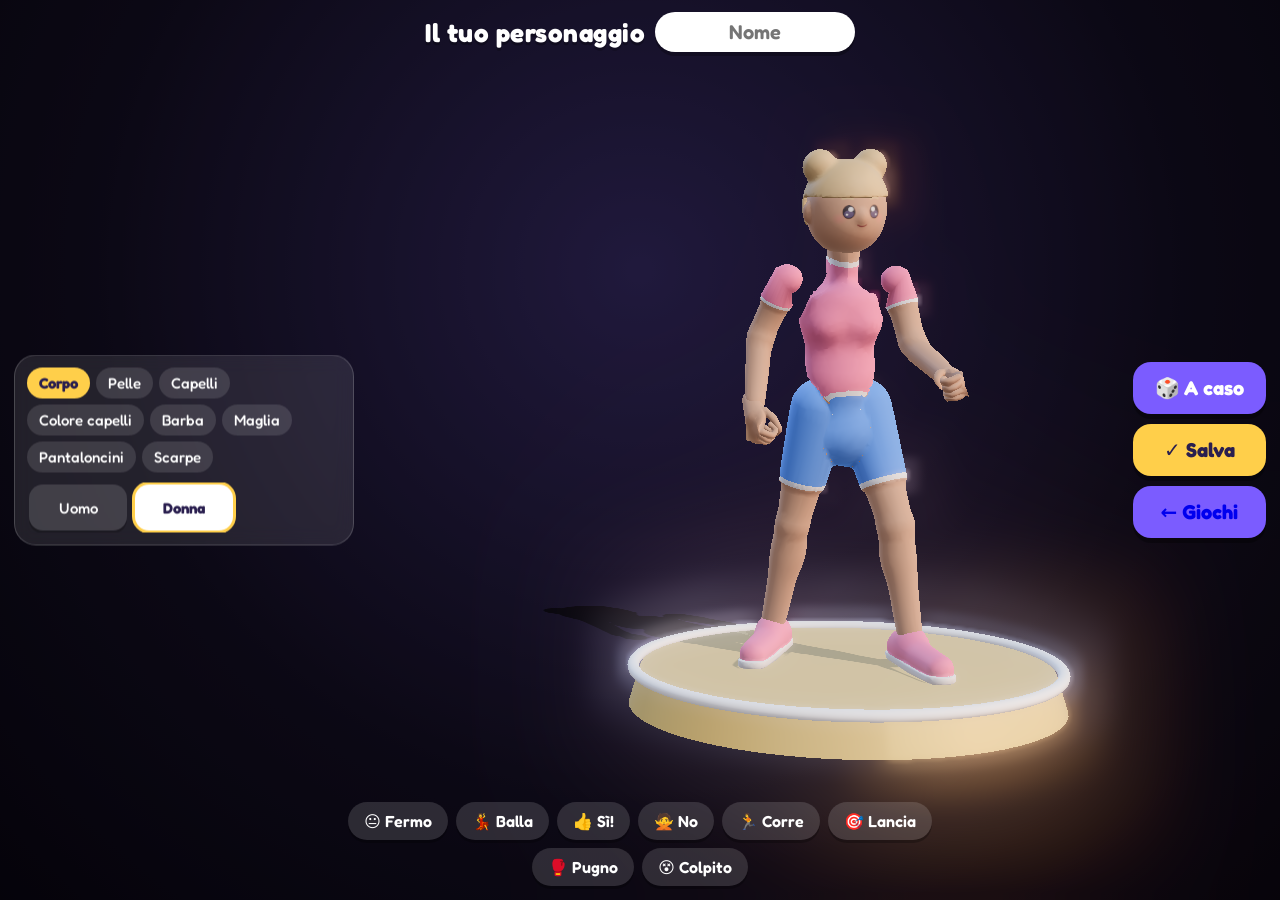
==== avatar.html @ 4b5e7aca "Ping pong: reazioni dopo il punto; HANDOFF aggiornato (personaggi, ping pong, bowling) Co-Authored-B" ====
<!doctype html>
<html lang="it">
<head>
<meta charset="utf-8">
<meta name="viewport" content="width=device-width,initial-scale=1,maximum-scale=1,user-scalable=no,viewport-fit=cover">
<meta name="theme-color" content="#1b1430">
<title>Camerino · il tuo personaggio</title>
<link rel="icon" href="favicon.svg" type="image/svg+xml">
<link rel="stylesheet" href="fonts.css">
<style>
:root{--ink:#fff;--pri:#ffcf4a;--acc:#7b5cff;--bg1:#2a1f4f;--bg2:#120c24}
*{box-sizing:border-box;-webkit-tap-highlight-color:transparent}
html,body{margin:0;height:100%;overflow:hidden;background:radial-gradient(ellipse at 50% 30%,#4a3a8a,#1b1430 60%,#0c0818);color:var(--ink);font-family:"Fredoka",system-ui,sans-serif;touch-action:none;user-select:none;-webkit-user-select:none}
canvas#gl{position:fixed;inset:0;width:100%;height:100%}
button{font:inherit;color:inherit;cursor:pointer;border:none}
.hide{display:none!important}
#top{position:fixed;top:max(12px,env(safe-area-inset-top));left:50%;transform:translateX(-50%);display:flex;gap:10px;align-items:center}
#top h1{margin:0;font-size:26px;font-weight:700;letter-spacing:.5px;text-shadow:0 3px 0 rgba(0,0,0,.25)}
#name{font:inherit;font-size:20px;font-weight:600;color:#2a1f4f;background:#fff;border:none;border-radius:999px;padding:8px 16px;width:200px;text-align:center;box-shadow:0 4px 0 rgba(0,0,0,.25)}
#panel{position:fixed;left:max(14px,env(safe-area-inset-left));top:50%;transform:translateY(-50%);width:min(340px,44vw);background:rgba(255,255,255,.1);backdrop-filter:blur(10px);-webkit-backdrop-filter:blur(10px);border:1px solid rgba(255,255,255,.18);border-radius:22px;padding:12px}
#tabs{display:flex;flex-wrap:wrap;gap:6px;margin-bottom:10px}
.tab{padding:6px 12px;border-radius:999px;background:rgba(255,255,255,.12);font-weight:500;font-size:15px}
.tab.sel{background:var(--pri);color:#2a1f4f;font-weight:700}
#opts{display:grid;grid-template-columns:repeat(auto-fill,minmax(96px,1fr));gap:8px;max-height:50vh;overflow:auto;padding:2px}
.opt{padding:10px 8px;border-radius:14px;background:rgba(255,255,255,.14);font-size:15px;font-weight:500;min-height:46px;box-shadow:0 3px 0 rgba(0,0,0,.2);transition:transform .1s}
.opt:active{transform:translateY(2px)}
.opt.sel{background:#fff;color:#2a1f4f;font-weight:700;box-shadow:0 3px 0 var(--pri),0 0 0 3px var(--pri)}
.sw{height:46px;border-radius:14px}
#anims{position:fixed;bottom:max(14px,env(safe-area-inset-bottom));left:50%;transform:translateX(-50%);display:flex;gap:8px;flex-wrap:wrap;justify-content:center}
.an{padding:9px 16px;border-radius:999px;background:rgba(255,255,255,.14);font-weight:600;box-shadow:0 3px 0 rgba(0,0,0,.25)}
#right{position:fixed;right:max(14px,env(safe-area-inset-right));top:50%;transform:translateY(-50%);display:flex;flex-direction:column;gap:10px}
.big{padding:14px 22px;border-radius:18px;font-size:20px;font-weight:700;box-shadow:0 5px 0 rgba(0,0,0,.3)}
.big.y{background:var(--pri);color:#2a1f4f}.big.v{background:var(--acc)}
.big:active{transform:translateY(3px);box-shadow:0 2px 0 rgba(0,0,0,.3)}
#load{position:fixed;inset:0;display:grid;place-items:center;font-size:22px;font-weight:600}
#load i{display:block;width:240px;height:10px;border-radius:5px;background:rgba(255,255,255,.15);margin-top:12px;overflow:hidden}
#load b{display:block;height:100%;width:0;background:var(--pri);transition:width .2s}
#toast{position:fixed;left:50%;top:80px;transform:translateX(-50%);background:#fff;color:#2a1f4f;font-weight:700;padding:8px 18px;border-radius:999px;opacity:0;transition:opacity .3s}
#toast.show{opacity:1}
@media (max-width:700px){#panel{left:8px;right:8px;width:auto;top:auto;bottom:max(70px,calc(env(safe-area-inset-bottom) + 64px));transform:none}#opts{max-height:24vh;grid-template-columns:repeat(auto-fill,minmax(84px,1fr))}#right{top:max(64px,calc(env(safe-area-inset-top) + 58px));transform:none;flex-direction:row;right:8px}.big{padding:8px 14px;font-size:16px}#top h1{display:none}#anims{gap:5px;top:max(112px,calc(env(safe-area-inset-top) + 106px));bottom:auto;left:8px;right:8px;transform:none;flex-wrap:nowrap;overflow-x:auto;justify-content:flex-start}.an{padding:6px 10px;font-size:14px;white-space:nowrap;flex:none}#panel{bottom:max(10px,env(safe-area-inset-bottom))}#opts{max-height:22vh}}
</style>
</head>
<body>
<canvas id="gl"></canvas>
<div id="load"><div>Apro il camerino…<i><b id="bar"></b></i></div></div>
<div id="ui" class="hide">
  <div id="top"><h1>Il tuo personaggio</h1><input id="name" maxlength="14" placeholder="Nome"></div>
  <div id="panel"><div id="tabs"></div><div id="opts"></div></div>
  <div id="right"><button class="big v" id="rnd">🎲 A caso</button><button class="big y" id="save">✓ Salva</button><a class="big v" id="back" href="./" style="text-decoration:none;text-align:center">← Giochi</a></div>
  <div id="anims"></div>
</div>
<div id="toast"></div>
<script type="importmap">{"imports":{"three":"./vendor/three.module.js","three/addons/":"./vendor/jsm/"}}</script>
<script type="module" src="avatar/camerino.js?v=202611230149"></script>
</body>
</html>
---- fonts.css ----
@font-face { font-family: "IM Fell English SC"; font-display: swap; src: url(vendor/fonts/im-fell-english-sc-latin-400-normal.woff2) format("woff2"); }
@font-face { font-family: "Cormorant Garamond"; font-weight: 500; font-display: swap; src: url(vendor/fonts/cormorant-garamond-latin-500-normal.woff2) format("woff2"); }
@font-face { font-family: "Cormorant Garamond"; font-weight: 600; font-display: swap; src: url(vendor/fonts/cormorant-garamond-latin-600-normal.woff2) format("woff2"); }
@font-face { font-family: "Cormorant Garamond"; font-weight: 700; font-display: swap; src: url(vendor/fonts/cormorant-garamond-latin-700-normal.woff2) format("woff2"); }
@font-face { font-family: "Cormorant Garamond"; font-style: italic; font-weight: 500; font-display: swap; src: url(vendor/fonts/cormorant-garamond-latin-500-italic.woff2) format("woff2"); }
@font-face { font-family: "Cormorant Garamond"; font-style: italic; font-weight: 600; font-display: swap; src: url(vendor/fonts/cormorant-garamond-latin-600-italic.woff2) format("woff2"); }
@font-face { font-family: "Cormorant Garamond"; font-style: italic; font-weight: 700; font-display: swap; src: url(vendor/fonts/cormorant-garamond-latin-700-italic.woff2) format("woff2"); }
@font-face{font-family:"Fredoka";font-style:normal;font-weight:400;font-display:swap;src:url(vendor/fonts/fredoka-latin-400-normal.woff2) format("woff2")}
@font-face{font-family:"Fredoka";font-style:normal;font-weight:500;font-display:swap;src:url(vendor/fonts/fredoka-latin-500-normal.woff2) format("woff2")}
@font-face{font-family:"Fredoka";font-style:normal;font-weight:600;font-display:swap;src:url(vendor/fonts/fredoka-latin-600-normal.woff2) format("woff2")}
@font-face{font-family:"Fredoka";font-style:normal;font-weight:700;font-display:swap;src:url(vendor/fonts/fredoka-latin-700-normal.woff2) format("woff2")}
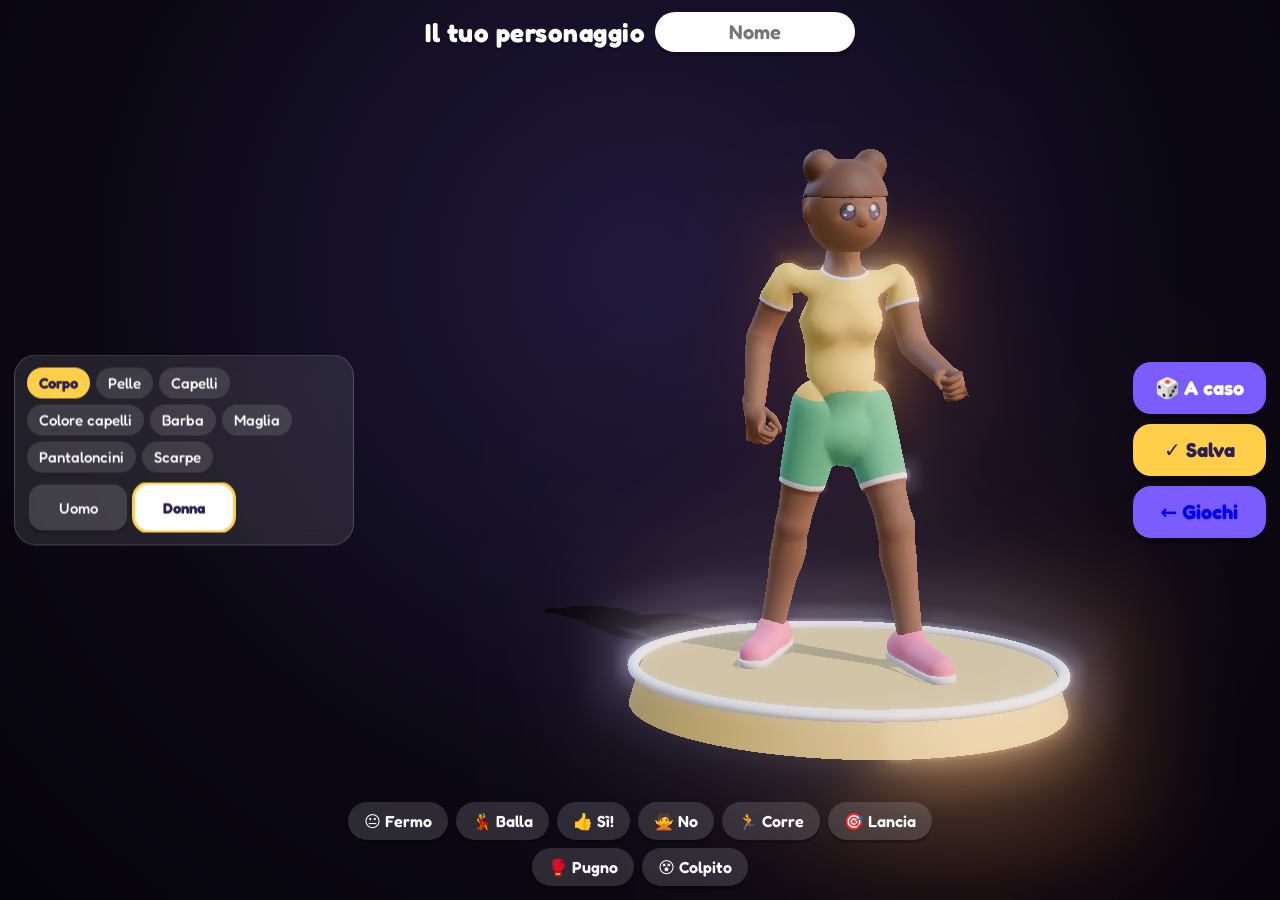
==== commit f5075219: "Personaggi: spalle e maglietta vera (niente maniche a palloncino), orli puliti calcolati sulla posa " ====
--- a/avatar.html
+++ b/avatar.html
@@ -51,6 +51,6 @@
 </div>
 <div id="toast"></div>
 <script type="importmap">{"imports":{"three":"./vendor/three.module.js","three/addons/":"./vendor/jsm/"}}</script>
-<script type="module" src="avatar/camerino.js?v=202611230149"></script>
+<script type="module" src="avatar/camerino.js?v=202611230201"></script>
 </body>
 </html>
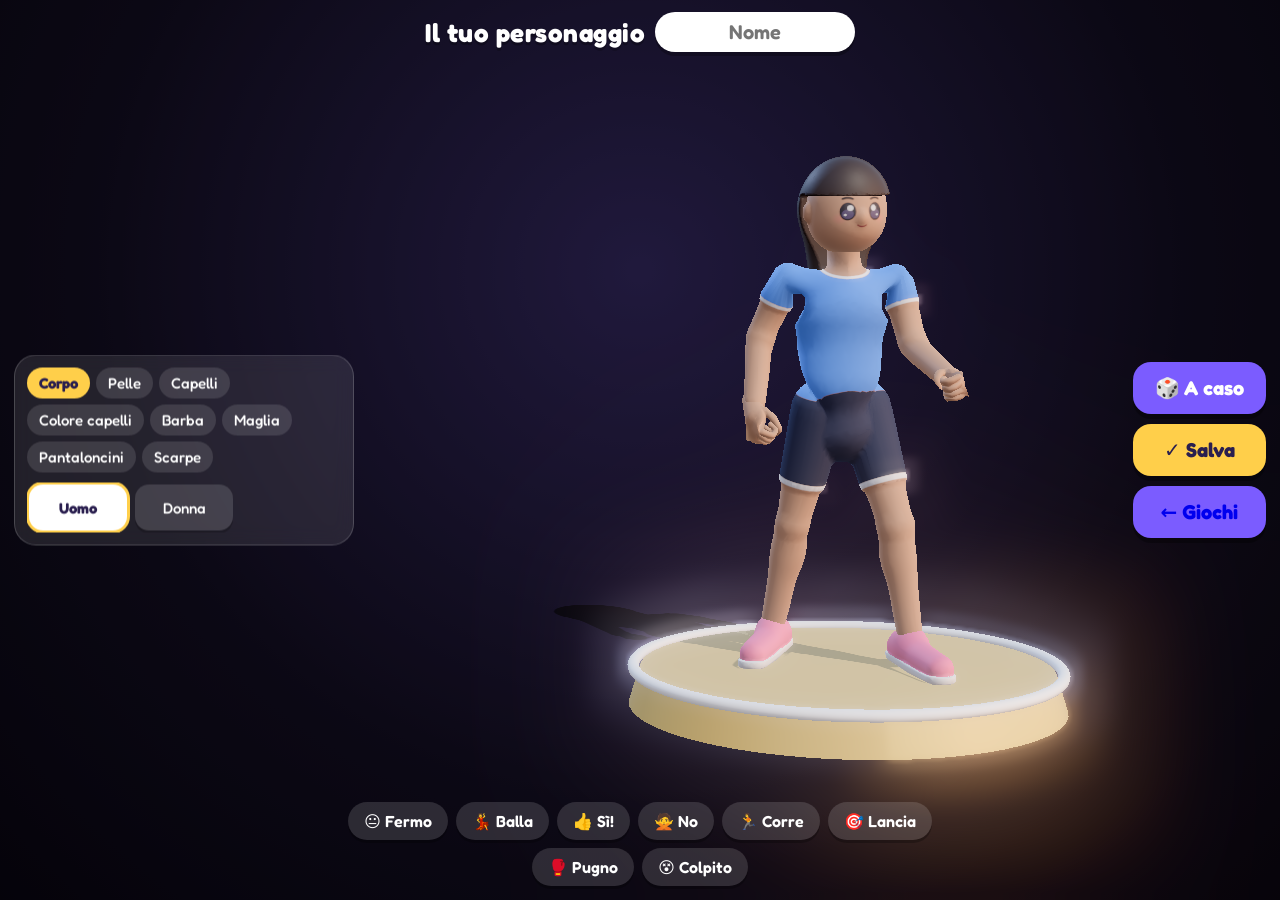
==== commit 7ef4f0cc: "Golf: campo più bello — erba tagliata a corsie lungo la buca, primo taglio, filari di alberi ai lati" ====
--- a/avatar.html
+++ b/avatar.html
@@ -51,6 +51,6 @@
 </div>
 <div id="toast"></div>
 <script type="importmap">{"imports":{"three":"./vendor/three.module.js","three/addons/":"./vendor/jsm/"}}</script>
-<script type="module" src="avatar/camerino.js?v=202611230201"></script>
+<script type="module" src="avatar/camerino.js?v=202611230238"></script>
 </body>
 </html>
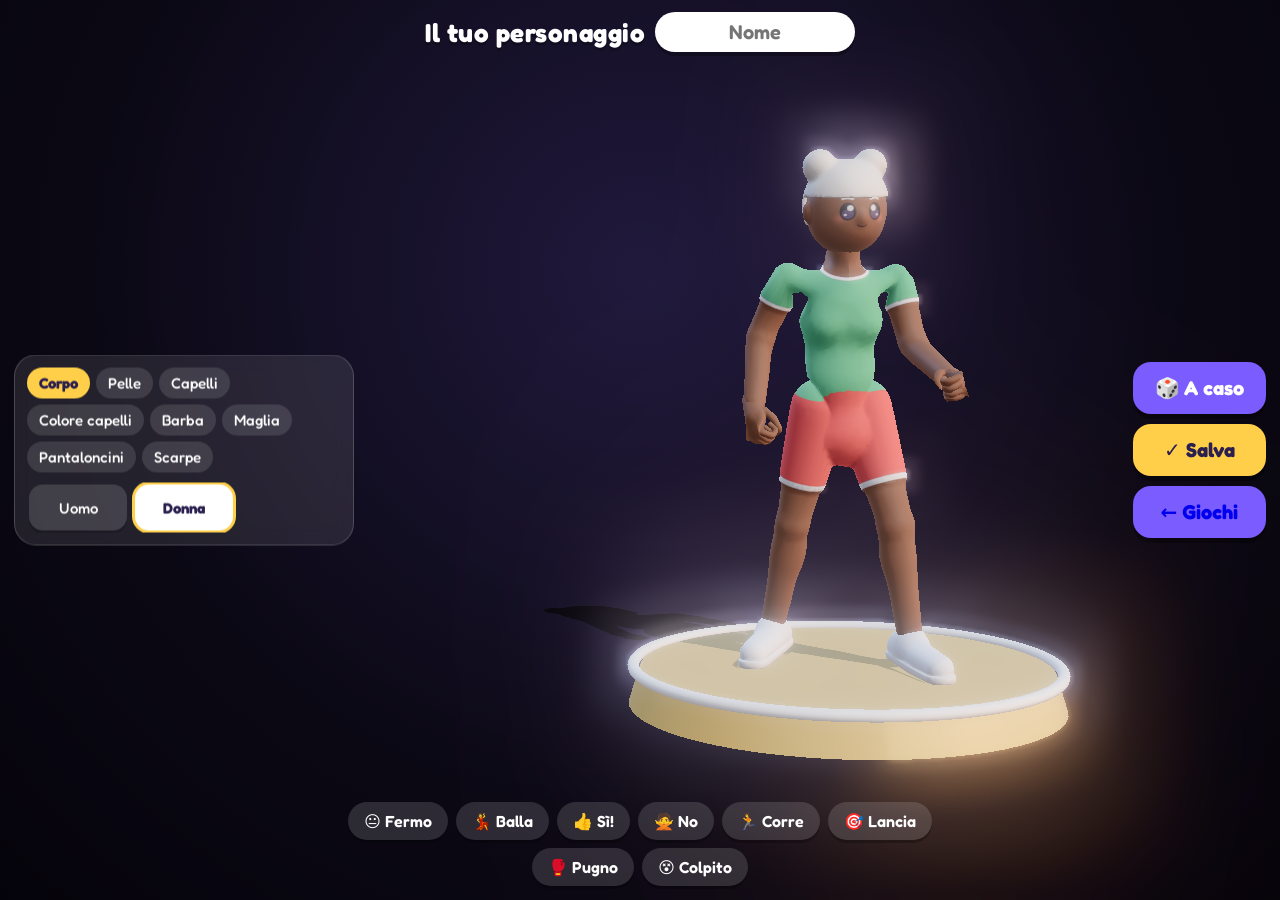
==== commit 2052579f: "Golf: etichette dei nomi impilate; HANDOFF 1f Co-Authored-By: Claude Opus 5.5 <noreply@anthropic.com" ====
--- a/avatar.html
+++ b/avatar.html
@@ -51,6 +51,6 @@
 </div>
 <div id="toast"></div>
 <script type="importmap">{"imports":{"three":"./vendor/three.module.js","three/addons/":"./vendor/jsm/"}}</script>
-<script type="module" src="avatar/camerino.js?v=202611230238"></script>
+<script type="module" src="avatar/camerino.js?v=202611230252"></script>
 </body>
 </html>
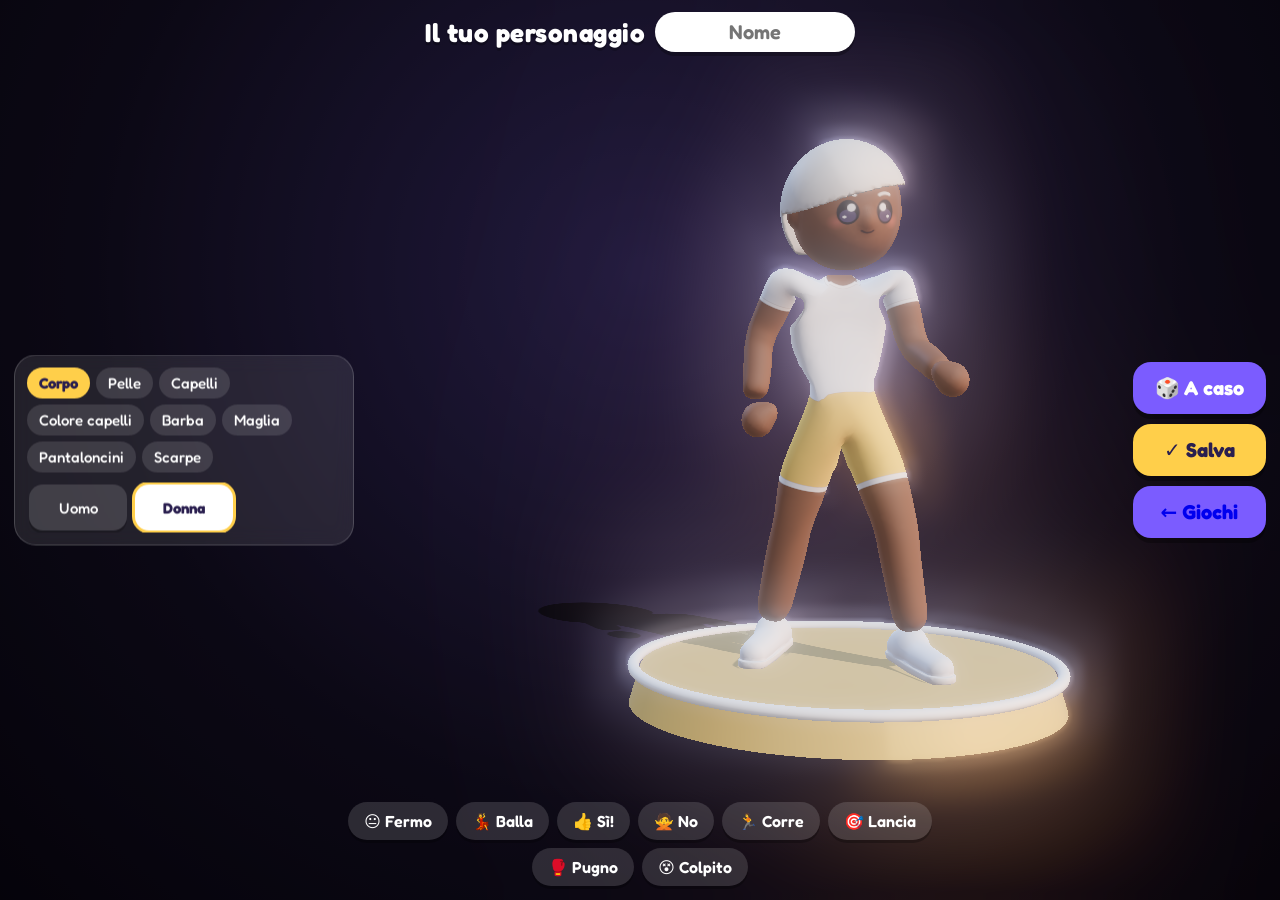
==== commit 2b5b13bf: "Personaggi rifatti in stile Mii: corpo liscio da scheletro+raggi (Skin di Blender), testa grande, ma" ====
--- a/avatar.html
+++ b/avatar.html
@@ -51,6 +51,6 @@
 </div>
 <div id="toast"></div>
 <script type="importmap">{"imports":{"three":"./vendor/three.module.js","three/addons/":"./vendor/jsm/"}}</script>
-<script type="module" src="avatar/camerino.js?v=202611230252"></script>
+<script type="module" src="avatar/camerino.js?v=202611240153"></script>
 </body>
 </html>
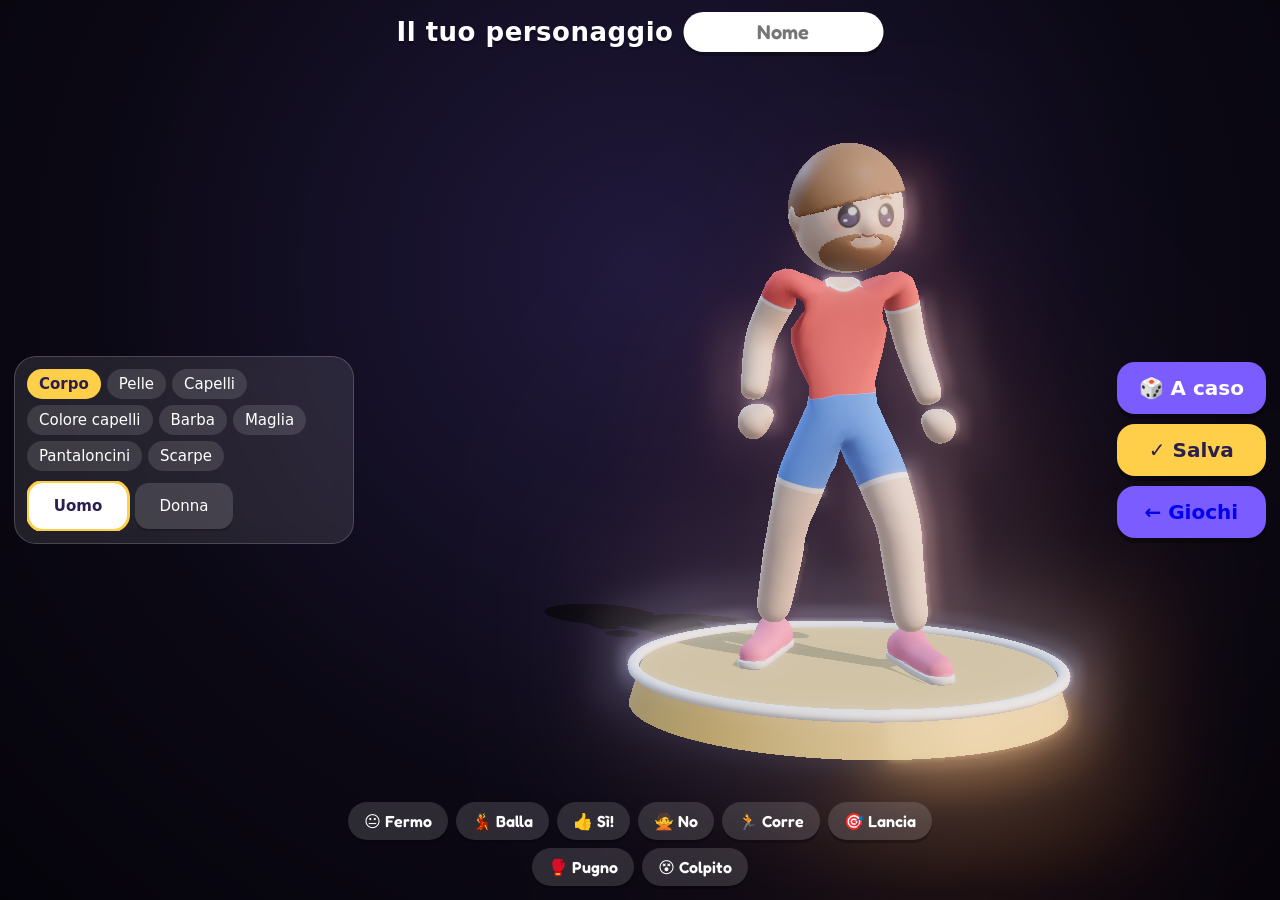
==== commit b61a304b: "Golf: meno lag (alberi e piante semplificati con gltfpack, corpo più leggero), mazzata da cartone (c" ====
--- a/avatar.html
+++ b/avatar.html
@@ -51,6 +51,6 @@
 </div>
 <div id="toast"></div>
 <script type="importmap">{"imports":{"three":"./vendor/three.module.js","three/addons/":"./vendor/jsm/"}}</script>
-<script type="module" src="avatar/camerino.js?v=202611240153"></script>
+<script type="module" src="avatar/camerino.js?v=202611240208"></script>
 </body>
 </html>
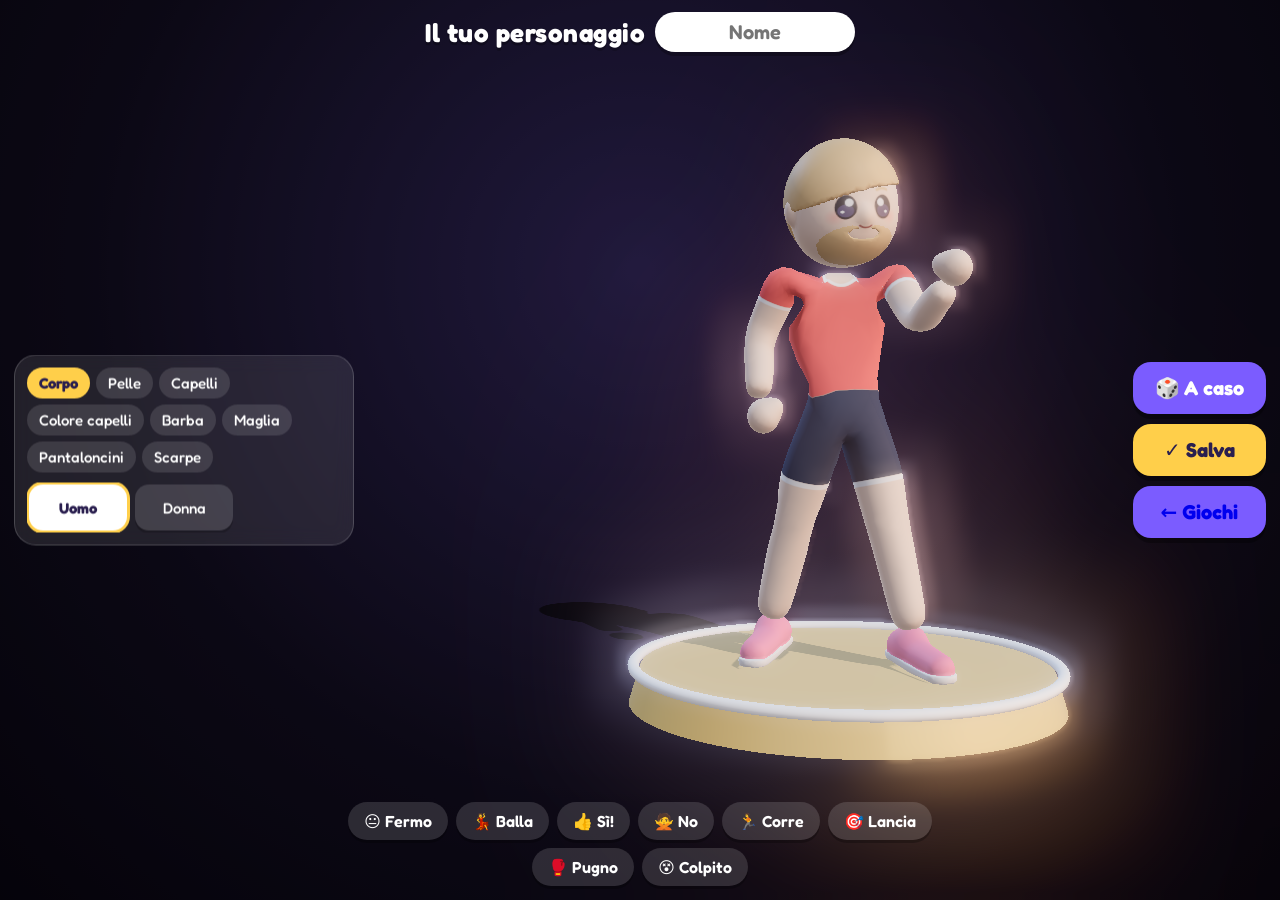
==== commit 56091a60: "Ping pong: ritmo più lento e giocabile (tavolo al 74% del tempo, palle più lente, mira meno ballerin" ====
--- a/avatar.html
+++ b/avatar.html
@@ -51,6 +51,6 @@
 </div>
 <div id="toast"></div>
 <script type="importmap">{"imports":{"three":"./vendor/three.module.js","three/addons/":"./vendor/jsm/"}}</script>
-<script type="module" src="avatar/camerino.js?v=202611240208"></script>
+<script type="module" src="avatar/camerino.js?v=202611240209"></script>
 </body>
 </html>
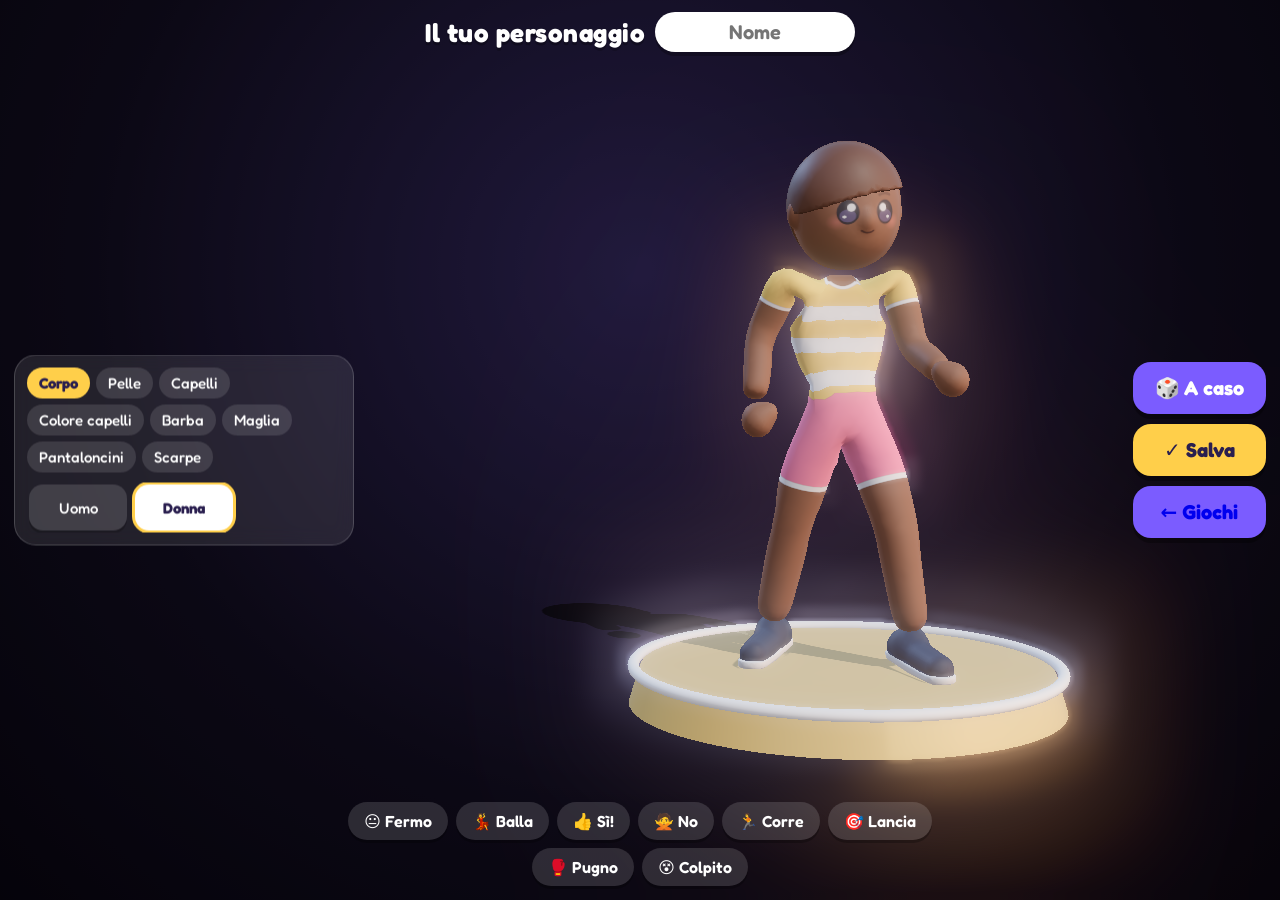
==== commit 55073218: "Personaggi: divise con disegni (fascia, righe, spalle colorate, riga sui pantaloncini); HANDOFF 1g C" ====
--- a/avatar.html
+++ b/avatar.html
@@ -51,6 +51,6 @@
 </div>
 <div id="toast"></div>
 <script type="importmap">{"imports":{"three":"./vendor/three.module.js","three/addons/":"./vendor/jsm/"}}</script>
-<script type="module" src="avatar/camerino.js?v=202611240209"></script>
+<script type="module" src="avatar/camerino.js?v=202611240213"></script>
 </body>
 </html>
